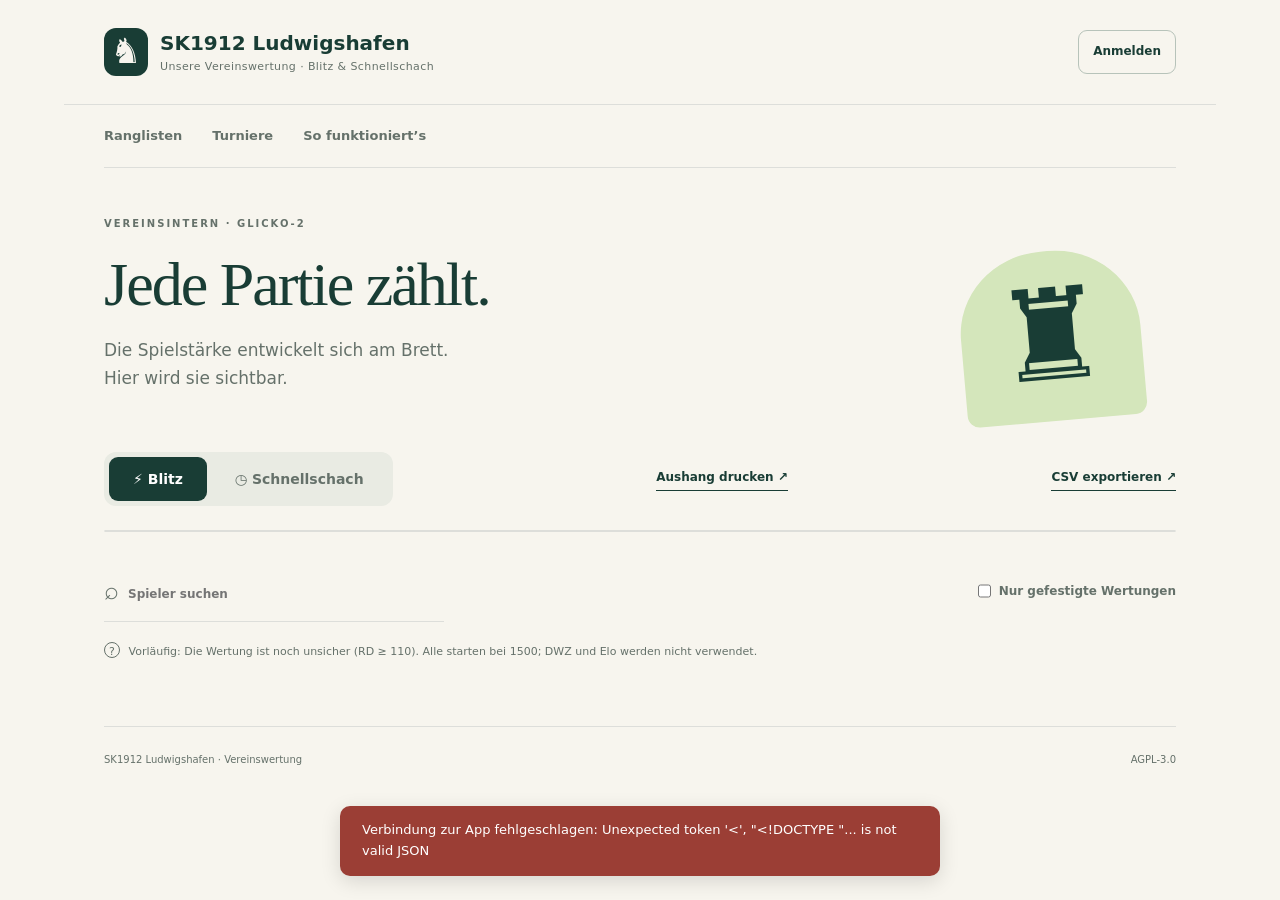
==== static/index.html @ b91ac795 "Add single-game submissions and direct director rating previews" ====
<!doctype html>
<html lang="de">
<head>
  <meta charset="utf-8">
  <meta name="viewport" content="width=device-width, initial-scale=1, viewport-fit=cover">
  <meta name="theme-color" content="#193d35">
  <meta name="description" content="Die vereinsinterne Glicko-2-Rangliste für Blitz und Schnellschach.">
  <title>SK1912 Ludwigshafen · Vereinswertung</title>
  <link rel="icon" href="/static/icon.svg" type="image/svg+xml">
  <link rel="manifest" href="/static/manifest.webmanifest">
  <link rel="stylesheet" href="/static/style.css?v=1.19">
  <script src="/static/app.js?v=1.19" defer></script>
<link rel="apple-touch-icon" href="/static/icon-192.png"><meta name="apple-mobile-web-app-capable" content="yes"><meta name="apple-mobile-web-app-title" content="SK1912 Wertung"><script src="/static/pwa.js?v=1.19" defer></script></head>
<body>
  <a class="skip-link" href="#main">Zum Inhalt</a>
  <header class="header">
    <a class="brand" href="#rankings"><span class="brand-icon" aria-hidden="true">♞</span><span>SK1912 Ludwigshafen<small>Unsere Vereinswertung · Blitz & Schnellschach</small></span></a>
    <button id="login-button" class="button secondary small">Anmelden</button>
  </header>
  <div class="shell">
    <nav class="nav" aria-label="Hauptnavigation">
      <a href="#rankings" data-page="rankings">Ranglisten</a>
      <a href="#tournaments" data-page="tournaments">Turniere</a>
      <a href="#import" data-page="import" class="director-only" hidden>Importieren</a>
      <a href="#submissions" data-page="submissions" class="auth-only" hidden>Einreichen</a>
      <a href="#help" data-page="help">So funktioniert’s</a>
      <a href="#admin" data-page="admin" class="admin-only" hidden>Zugänge</a>
    </nav>
    <main id="main" tabindex="-1">
      <section id="page-rankings" class="page">
        <div class="eyebrow">VEREINSINTERN · GLICKO-2</div>
        <div class="page-heading"><div><h1>Jede Partie zählt.</h1><p class="lead">Die Spielstärke entwickelt sich am Brett.<br>Hier wird sie sichtbar.</p></div><span class="hero-piece" aria-hidden="true">♜</span></div>
        <div class="rank-controls"><div class="segments" role="group" aria-label="Wertungskategorie"><button data-category="blitz" class="selected" aria-pressed="true">⚡ Blitz</button><button data-category="rapid" aria-pressed="false">◷ Schnellschach</button></div><a class="text-link" href="/print" target="_blank" rel="noopener">Aushang drucken ↗</a><a id="csv-link" class="text-link" href="/api/export.csv?category=blitz">CSV exportieren ↗</a></div>
        <div id="rank-stats" class="stats"></div>
        <div class="list-toolbar"><label class="search-label"><span aria-hidden="true">⌕</span><input id="player-search" type="search" placeholder="Spieler suchen" aria-label="Spieler suchen"></label><label class="check-label"><input id="established-only" type="checkbox"> Nur gefestigte Wertungen</label></div>
        <div id="ranking-list" aria-live="polite"></div>
        <p class="footnote"><span class="question-dot">?</span> Vorläufig: Die Wertung ist noch unsicher (RD ≥ 110). Alle starten bei 1500; DWZ und Elo werden nicht verwendet.</p>
      </section>
      <section id="page-tournaments" class="page" hidden><div class="eyebrow">DIE PARTIEN DAHINTER</div><h1>Turniere</h1><p class="lead">Alle gewerteten Ergebnisse an einem Ort.</p><div id="tournament-list"></div></section>
      <section id="page-import" class="page" hidden>
        <div class="eyebrow">FÜR TURNIERLEITER</div><h1>Partien hinzufügen.</h1><p class="lead">TRF oder Lichess-Match laden. Zuordnung prüfen. Wertung speichern.</p>
        <div class="steps"><span class="current">1 · Datei</span><span>2 · Vorschau</span><span>3 · Speichern</span></div>
        <form id="upload-form" class="card upload-card"><label class="file-drop" for="trf-file"><span class="upload-icon" aria-hidden="true">↑</span><strong>TRF-Datei auswählen</strong><span>Export aus SWISS-CHESS · maximal 1 MB</span><input id="trf-file" type="file" accept=".trf,.txt" required></label><button class="button" type="submit">Datei prüfen →</button></form>
        <form id="import-form" class="card" hidden>
          <h2>Turnier & Spieler</h2><div class="form-grid"><label>Turniername<input id="import-name" maxlength="120" required></label><label>Kategorie<select id="import-category"><option value="blitz">Blitz</option><option value="rapid">Schnellschach</option></select></label><label>Turnierdatum<input id="import-date" type="date" required></label></div>
          <details class="round-dates"><summary>Rundendaten prüfen · für mehrtägige Turniere anpassen</summary><div id="round-dates" class="form-grid"></div></details>
          <p class="note">An einem Tag werden Partien rundenweise verarbeitet. Turniere derselben Kategorie am selben Tag bitte in tatsächlicher Reihenfolge importieren.</p>
          <div id="import-summary" class="info-strip"></div><h3>Spielerzuordnung</h3><p class="muted">Bekannte Namen bleiben zugeordnet. Neue Spieler starten in beiden Kategorien bei 1500. Ähnliche Namen bitte prüfen.</p><div id="assignments"></div><div id="import-warnings"></div><button class="button" type="submit">Wertungsänderungen berechnen →</button>
        </form>
        <div id="import-preview" class="card" hidden></div>
        <form id="lichess-match-form" class="card director-only" hidden><h2>Lichess-Match laden</h2><p>Beide Lichess-Namen und Spieltag eingeben, anschließend die zu wertenden Partien auswählen.</p><div class="form-grid"><label>Erster Lichess-Name<input id="lichess-first" required maxlength="30"></label><label>Zweiter Lichess-Name<input id="lichess-second" required maxlength="30"></label><label>Spieltag (deutsche Zeit)<input id="lichess-day" type="date" required></label></div><button class="button" type="submit">Gemeinsame Partien laden →</button></form>
        <form id="lichess-links-form" class="card director-only" hidden><h2>Lichess-Partien hinzufügen</h2><p>Bis zu 30 Partielinks, jeweils in einer neuen Zeile. Nur abgeschlossene Standard-Partien in Blitz oder Schnellschach.</p><label>Partielinks<textarea id="lichess-links" rows="5" maxlength="12000" placeholder="https://lichess.org/abcdefgh" required></textarea></label><button class="button" type="submit">Partien prüfen →</button></form>
        <form id="lichess-mapping-form" class="card" hidden><h2>Vereinsspieler zuordnen</h2><div id="lichess-games"></div><div id="lichess-assignments"></div><label class="check-label"><input id="lichess-consent" type="checkbox" required> Beide Spieler haben vor der jeweiligen Partie der Vereinswertung zugestimmt – für alle aufgeführten Partien.</label><p class="note">Lichess-Zahlen werden ignoriert. Der Zeitpunkt des letzten Zuges bestimmt die Einordnung; TRF-Partien verwenden weiterhin 12:00 UTC pro Rundentag. Jeder Link wird als einzelner Import gespeichert und kann zurückgenommen werden.</p><button class="button" type="submit">Gemeinsame Vorschau berechnen →</button></form><div id="lichess-preview" class="card" hidden></div>
      </section>
      <section id="page-submissions" class="page" hidden><div class="eyebrow">VEREINSPARTIEN</div><h1>Partien einreichen.</h1><p class="lead">Spieltag und beide Vereinsspieler auswählen und ihre Lichess-Namen zuordnen. Die Turnierleitung prüft und genehmigt die Wertung.</p>
        <form id="submission-form" class="card"><label>Einzelpartie per Lichess-Link (optional)<input id="submission-link" type="url" placeholder="https://lichess.org/…" maxlength="200" autocomplete="off"></label><p class="muted">Bei einem einzelnen Link: ersten Vereinsspieler Weiß, zweiten Schwarz zuordnen. Spieltag und Lichess-Namen werden aus der Partie gelesen. Ohne Link werden gemeinsame Partien des Spieltags geladen.</p><div class="form-grid"><label>Spieltag<input id="submission-day" type="date" required></label><label>Erster Vereinsspieler<select id="submission-first" required></select></label><label>Zweiter Vereinsspieler<select id="submission-second" required></select></label></div><div class="form-grid"><label>Lichess-Name des ersten Spielers<input id="submission-first-lichess" maxlength="30" placeholder="Lichess-Benutzername" autocomplete="off"></label><label>Lichess-Name des zweiten Spielers<input id="submission-second-lichess" maxlength="30" placeholder="Lichess-Benutzername" autocomplete="off"></label></div><label class="check-label"><input id="submission-consent" type="checkbox" required> Beide Spieler haben vor der Partie der Vereinswertung zugestimmt.</label><button id="submission-load" class="button" type="button">Gemeinsame Partien laden →</button><p id="submission-load-error" class="error" role="alert" hidden></p><div id="submission-selection" hidden><h2>Partien auswählen</h2><div id="submission-games"></div><button class="button" type="submit">Ausgewählte Partien zur Prüfung einreichen →</button><button id="submission-direct" class="button secondary director-only" type="button" hidden>Direkt werten · Vorschau →</button></div><div id="submission-direct-preview" hidden></div><p class="muted">Die Einreichung verändert keine Wertung. Lichess-Namen kannst du direkt hier zuordnen. Bei bereits hinterlegten Namen dürfen die Felder leer bleiben. Die Turnierleitung prüft die Zuordnung.</p></form>
        <div id="submission-list" aria-live="polite"></div>
        <form id="lichess-account-form" class="card director-only" hidden><h2>Lichess-Konto hinterlegen</h2><div class="form-grid"><label>Vereinsspieler<select id="account-player" required></select></label><label>Lichess-Name<input id="account-lichess-name" maxlength="30" required></label></div><button class="button">Zuordnung speichern</button></form>
      </section>
      <section id="page-help" class="page" hidden>
        <div class="eyebrow">TRANSPARENT & NACHVOLLZIEHBAR</div><h1>Eine Zahl, die mitlernt.</h1><p class="lead">Glicko-2 misst Spielstärke und weiß,<br>wie sicher diese Einschätzung ist.</p>
        <div class="help-grid"><article class="card"><span class="number">01</span><h2>Alle starten bei 1500.</h2><p>Blitz und Schnellschach haben getrennte Wertungen. DWZ, Elo und Lichess-Ratings haben keinen Einfluss. Nur eure Vereinspartien zählen.</p></article><article class="card"><span class="number">02</span><h2>Ergebnisse statt fixer Punkte.</h2><p>Gegnerstärke, Unsicherheit, Leistungsschwankungen und Figurenfarbe bestimmen die Änderung. Gewinn und Verlust müssen nicht gleich groß sein.</p></article><article class="card"><span class="number">03</span><h2>Jede Partie wird berechnet.</h2><p>Der Import erfolgt nach Turnierende. Die App verarbeitet die Runden nacheinander; beide Spieler einer Partie werden anhand ihrer vorherigen Werte aktualisiert.</p></article><article class="card"><span class="number">04</span><h2>Pausen erhöhen die Unsicherheit.</h2><p>Die Zahl bleibt erhalten. Die RD steigt mit der Zeit seit der letzten Partie dieser Kategorie. Nach einer Pause passt sich die Wertung schneller an.</p></article></div>
        <article class="card prose"><h2>Für Turnierleiter</h2><ol><li>In SWISS-CHESS das abgeschlossene Turnier als TRF exportieren.</li><li>Anmelden, Datei hochladen und Blitz oder Schnellschach wählen.</li><li>Turnierdatum, Spielerzuordnung und Ergebnisse prüfen.</li><li>Vorschau berechnen und den Import bestätigen.</li></ol><p>Freilose und kampflose Ergebnisse werden nicht gewertet. Doppelte Importe werden abgewiesen. Eigene Importe können zurückgenommen werden; spätere Wertungen werden dann automatisch neu berechnet.</p><h3>Wie nah ist das an Lichess?</h3><p>Die Berechnung ist aus festgelegten Lichess-Quellen übertragen: Startwerte 1500 / RD 500 / Volatilität 0,09, Zeitfaktor 0,21436 pro Tag, Farbberücksichtigung und Wertungsregulierung für Blitz und Schnellschach.</p><p>Eine TRF enthält keine Abschlusszeiten. Daher erhalten alle Partien eines Rundentags denselben rechnerischen Zeitpunkt (12:00 UTC). Die Rundenreihenfolge bleibt erhalten. Das ist eine dokumentierte Zeitannahme; reale Lichess-Zeitstempel können andere Ergebnisse liefern. Betrugsprüfung, Bot-Konten und Punkt-Erstattungen von Lichess sind kein Teil dieser Vereinsapp.</p><p>Eine Vereinswertung von 1800 entspricht nicht automatisch 1800 auf Lichess. Die Spielergruppen unterscheiden sich.</p><a class="text-link" href="https://github.com/mmotzer/vereinswertung" target="_blank" rel="noopener noreferrer">Quellcode</a></article>
      </section>
      <section id="page-admin" class="page" hidden>
        <div class="eyebrow">ADMINISTRATION</div><h1>Turnierleiter-Zugänge</h1><p class="lead">Persönliche Konten. Nachvollziehbare Importe.</p>
        <form id="user-form" class="card"><h2>Zugang anlegen</h2><div class="form-grid"><label>Benutzername<input name="username" minlength="3" maxlength="50" autocomplete="off" required></label><label>Startpasswort<input name="password" type="password" minlength="12" maxlength="200" autocomplete="new-password" required></label><label>Rolle<select name="role"><option value="member">Vereinsmitglied</option><option value="director">Turnierleiter</option><option value="admin">Administrator</option></select></label></div><button class="button">Zugang anlegen</button><p class="muted">Mindestens 12 Zeichen. Der Turnierleiter kann sein Passwort nach der Anmeldung ändern.</p></form>
        <div id="user-list" class="card"></div><div class="card"><h2>Vorbereitete Mitgliederkonten</h2><p>Jeder Übernahmecode gehört genau zu einem Vereinsspieler. Das Mitglied wählt bei der Übernahme selbst Benutzername und Passwort.</p><div id="club-member-list"></div></div><div class="card"><h2>Mitglied einladen</h2><p>Erstelle einen persönlichen Übernahmecode für den ausgewählten Spieler und gib ihn ausschließlich diesem Mitglied. Der Code ist einmalig nutzbar und sieben Tage gültig.</p><label>Vereinsspieler<select id="invitation-player" required></select></label><button id="create-invitation" class="button" type="button">Registrierungscode erzeugen</button><div id="invitation-result" hidden><label>Code zum Weitergeben<input id="invitation-code" readonly autocomplete="off"></label><p class="note" id="invitation-expiry"></p><p class="muted">Den Code jetzt kopieren. Er wird nach dem Neuladen nicht erneut angezeigt. Das Mitglied legt sein Passwort selbst auf der Anmeldeseite fest.</p></div></div><form id="request-email-form" class="card"><h2>Login-Anfragen per E-Mail</h2><label>Deine Empfängeradresse<input id="request-email" type="email" maxlength="254"></label><p class="muted">Diese Adresse erscheint im „Zugang anfragen“-Link auf der Anmeldeseite. Mitglieder öffnen damit ihr Mailprogramm; der Zugang wird anschließend von dir angelegt.</p><button class="button">Adresse speichern</button></form><div class="card"><h2>Datensicherung</h2><p>Automatische tägliche Sicherungen liegen im Datenordner des NAS. Zusätzlich kannst du eine aktuelle Sicherung herunterladen.</p><a class="button secondary" href="/api/backup">Datenbank sichern ↓</a></div><div class="card"><h2>Aktivitätsprotokoll</h2><div id="audit-list"></div></div>
      </section>
    </main>
    <footer><span>SK1912 Ludwigshafen · Vereinswertung</span><span>AGPL-3.0</span></footer>
  </div>
  <div id="toast" role="status" hidden></div>
  <dialog id="auth-dialog"><form id="auth-form"><button class="dialog-close" type="button" data-close="auth-dialog" aria-label="Schließen">×</button><div class="eyebrow" id="auth-eyebrow">TURNIERLEITER</div><h2 id="auth-title">Willkommen zurück.</h2><p id="auth-description" class="muted">Melde dich an, um ein Turnier zu importieren.</p><label id="setup-token-label" hidden>Einrichtungsschlüssel<input id="setup-token" type="password" autocomplete="off"></label><label>Benutzername<input id="auth-username" minlength="3" maxlength="50" autocomplete="username" required></label><label>Passwort<input id="auth-password" type="password" maxlength="200" autocomplete="current-password" required></label><p id="auth-error" class="error" role="alert" hidden></p><button id="auth-submit" class="button" type="submit">Anmelden →</button></form></dialog>
  <dialog id="detail-dialog"><button class="dialog-close" data-close="detail-dialog" aria-label="Schließen">×</button><div id="detail-content"></div><button class="button secondary" type="button" data-close="detail-dialog">Zurück zur Übersicht</button></dialog>
  <dialog id="account-dialog"><button class="dialog-close" data-close="account-dialog" aria-label="Schließen">×</button><h2>Dein Zugang</h2><p id="account-name"></p><form id="password-form"><label>Bisheriges Passwort<input name="old_password" type="password" autocomplete="current-password" maxlength="200" required></label><label>Neues Passwort<input name="password" type="password" minlength="12" maxlength="200" autocomplete="new-password" required></label><button class="button">Passwort ändern</button></form><hr><button id="logout-button" class="button secondary">Abmelden</button></dialog>
  <dialog id="undo-dialog"><button class="dialog-close" data-close="undo-dialog" aria-label="Schließen">×</button><h2>Import zurücknehmen?</h2><p>Alle späteren Wertungen werden ohne dieses Turnier neu berechnet. Die Originaldatei bleibt für die Nachvollziehbarkeit erhalten.</p><form id="undo-form"><label id="undo-label">Turniername zur Bestätigung<input id="undo-name" autocomplete="off" required></label><button class="button danger">Zurücknehmen & neu berechnen</button></form></dialog>
  <dialog id="reset-dialog"><button class="dialog-close" data-close="reset-dialog" aria-label="Schließen">×</button><h2>Passwort zurücksetzen</h2><p id="reset-name"></p><form id="reset-form"><label>Neues Startpasswort<input name="password" type="password" minlength="12" maxlength="200" autocomplete="new-password" required></label><button class="button">Passwort setzen</button></form></dialog>
<button id="pwa-install" class="button secondary small pwa-install" type="button" hidden>App installieren</button><dialog id="pwa-dialog" aria-labelledby="pwa-title"><h2 id="pwa-title">Auf dem Handy installieren</h2><p><strong>iPhone / iPad:</strong> Diese Seite in Safari öffnen, „Teilen“ antippen und „Zum Home-Bildschirm“ wählen.</p><p><strong>Android:</strong> Im Browsermenü „App installieren“ oder „Zum Startbildschirm hinzufügen“ wählen.</p><p>Danach öffnet sich die Vereinswertung wie eine App. Für Ranglisten und Importe brauchst du eine Internetverbindung.</p><button id="pwa-close" class="button" type="button">Verstanden</button></dialog></body>
</html>
---- static/style.css ----
:root{--bg:#f7f5ee;--paper:#fffefb;--ink:#193d35;--muted:#65716a;--line:#dddeda;--accent:#d4e6bb;--red:#9b3e35;--green:#28754c;--radius:16px}*{box-sizing:border-box}body{margin:0;background:var(--bg);color:var(--ink);font-family:Inter,"Segoe UI",system-ui,sans-serif;font-size:15px;line-height:1.6}button,input,select{font:inherit}a{color:inherit}button,a,input,select,summary{touch-action:manipulation}button{cursor:pointer}button:disabled{cursor:wait;opacity:.55}[hidden]{display:none!important}h1,h2,h3,p{margin-top:0}h1{font-family:Georgia,"Times New Roman",serif;font-size:clamp(36px,5.4vw,62px);font-weight:400;line-height:1.1;letter-spacing:-2px;margin-bottom:18px}h2{font-size:23px;line-height:1.3;font-weight:600;letter-spacing:-.6px}h3{font-size:17px}p{margin-bottom:18px}.header{max-width:1152px;margin:auto;display:flex;align-items:center;justify-content:space-between;padding:28px 40px;border-bottom:1px solid var(--line);gap:16px}.brand{text-decoration:none;display:flex;align-items:center;gap:12px;font-size:20px;font-weight:650;line-height:1.3}.brand small{display:block;color:var(--muted);font-size:11px;font-weight:400;letter-spacing:.4px;margin-top:4px}.brand-icon{width:44px;height:48px;background:var(--ink);color:var(--bg);display:grid;place-items:center;border-radius:12px;font-size:35px}.shell{max-width:1152px;margin:auto;padding:0 40px}.nav{display:flex;gap:30px;border-bottom:1px solid var(--line);margin-bottom:48px;overflow-x:auto;white-space:nowrap}.nav a{padding:21px 0 17px;text-decoration:none;color:var(--muted);font-size:13px;font-weight:600;border-bottom:3px solid transparent}.nav a.active{color:var(--ink);border-color:var(--ink)}.eyebrow{font-size:10px;letter-spacing:2px;font-weight:700;margin-bottom:18px;color:var(--muted)}.page-heading{display:flex;justify-content:space-between;align-items:center}.lead{font-size:17px;color:var(--muted);line-height:1.65;margin-bottom:30px}.hero-piece{font-size:126px;line-height:1;background:var(--accent);width:180px;height:170px;display:grid;place-items:center;border-radius:48% 48% 12px 12px;margin-right:35px;transform:rotate(-5deg)}.rank-controls{display:flex;justify-content:space-between;align-items:center;gap:16px;margin:30px 0 24px}.segments{display:flex;gap:4px;background:#e9ebe3;padding:5px;border-radius:12px}.segments button{border:0;background:transparent;padding:11px 24px;border-radius:9px;color:var(--muted);font-size:14px;font-weight:600}.segments button.selected{background:var(--ink);color:#fff}.text-link{font-size:12px;font-weight:600;text-decoration:none;border-bottom:1px solid currentColor;padding-bottom:3px}.stats{display:grid;grid-template-columns:repeat(3,1fr);margin-bottom:24px;border:1px solid var(--line);background:var(--paper);border-radius:var(--radius);overflow:hidden}.stat{padding:20px 28px;border-right:1px solid var(--line)}.stat:last-child{border:0}.stat strong{display:block;font-size:28px;font-weight:500;letter-spacing:-1px}.stat span{font-size:11px;color:var(--muted)}.list-toolbar{display:flex;align-items:center;justify-content:space-between;gap:15px;margin:28px 0 16px}.search-label{display:flex;align-items:center;gap:9px;max-width:340px;width:100%;border-bottom:1px solid var(--line);padding:5px 0}.search-label span{font-size:25px}.search-label input{border:0;background:transparent;border-radius:0;padding:6px 0;outline-offset:4px}.check-label{display:flex;align-items:center;gap:8px;font-size:12px;color:var(--muted);cursor:pointer}.check-label input{width:16px;height:16px;accent-color:var(--ink)}.rank-table{width:100%;border-collapse:collapse;background:var(--paper);border:1px solid var(--line);border-radius:var(--radius);overflow:hidden;font-variant-numeric:tabular-nums}.rank-table th{text-align:left;padding:15px 22px;font-size:10px;font-weight:500;letter-spacing:1px;text-transform:uppercase;color:var(--muted);background:#eeefe8}.rank-table td{padding:18px 22px;border-top:1px solid #eeeee7;font-size:14px}.rank-table th:nth-child(n+3),.rank-table td:nth-child(n+3){text-align:right}.rank-table .rank-num{width:50px;color:var(--muted)}.player-link{background:transparent;border:0;padding:0;text-align:left;color:var(--ink);font-weight:600;display:flex;align-items:center;gap:13px}.avatar{display:grid;place-items:center;width:34px;height:34px;border-radius:50%;background:#eaf0df;color:#36573f;font-size:10px;font-weight:700;flex-shrink:0}.rating-value{font-size:22px;font-weight:650;letter-spacing:-.5px}.question-mark{font-size:15px;color:var(--muted);padding-left:3px}.positive{color:var(--green)}.negative{color:var(--red)}.delta{font-size:12px;font-weight:600}.footnote{font-size:11px;color:var(--muted);margin:20px 0}.question-dot{display:inline-grid;place-items:center;border:1px solid var(--muted);width:16px;height:16px;border-radius:50%;margin-right:5px}.button{border:1px solid var(--ink);background:var(--ink);color:var(--paper);padding:12px 20px;border-radius:9px;font-size:13px;font-weight:600;display:inline-flex;align-items:center;justify-content:center;gap:8px;text-decoration:none;min-height:44px}.button.secondary{background:transparent;color:var(--ink);border-color:#b7c3ba}.button.small{font-size:12px;padding:8px 14px}.button.danger{background:var(--red);border-color:var(--red)}.card{background:var(--paper);border:1px solid var(--line);border-radius:var(--radius);padding:28px;margin-bottom:22px}.empty{border:1px dashed #b7c3ba;background:var(--paper);border-radius:var(--radius);text-align:center;padding:55px 24px}.empty-icon{font-size:44px}.empty h2{margin:12px 0 8px}.empty p{color:var(--muted);font-size:14px;max-width:450px;margin:0 auto 20px}.help-grid{display:grid;grid-template-columns:1fr 1fr;gap:18px}.help-grid .card{margin:0}.number{color:var(--green);font-size:12px;letter-spacing:1px;display:block;margin-bottom:24px}.help-grid p,.prose p,.prose li{font-size:14px;color:var(--muted)}.prose{margin-top:24px}.prose li{margin-bottom:10px}.prose ol{padding-left:22px}.tournament-card{display:flex;align-items:center;justify-content:space-between;gap:20px}.tournament-card h2{font-size:20px;margin-bottom:6px}.tournament-card p{margin:0;font-size:12px;color:var(--muted)}.badge{display:inline-block;background:#eaf0df;border-radius:5px;padding:3px 8px;font-size:10px;font-weight:650}.badge.cancelled{background:#f3ded5;color:var(--red)}.form-grid{display:grid;grid-template-columns:repeat(3,1fr);gap:16px;margin-bottom:20px}label{display:block;font-size:12px;font-weight:550;color:var(--muted)}input,select{display:block;width:100%;border:1px solid #cbd1c9;background:var(--paper);border-radius:8px;padding:11px 12px;color:var(--ink);margin-top:7px;min-height:44px}input[type=checkbox]{display:inline-block;width:auto;min-height:0;margin:0}input:focus-visible,select:focus-visible,button:focus-visible,a:focus-visible,summary:focus-visible{outline:3px solid #99b873;outline-offset:3px}.file-drop{display:flex;flex-direction:column;align-items:center;gap:9px;border:1px dashed #a9bca4;background:#f0f4e9;border-radius:12px;padding:36px 20px;cursor:pointer;text-align:center;margin-bottom:20px}.file-drop strong{font-size:20px;color:var(--ink)}.file-drop span{font-size:12px}.file-drop .upload-icon{font-size:30px;width:50px;height:50px;border:1px solid #b4c4a6;border-radius:50%}.file-drop input{max-width:380px;background:var(--paper);font-size:12px}.steps{display:flex;gap:24px;color:#889184;font-size:12px;margin:25px 0}.steps .current{color:var(--ink);font-weight:700}.muted{color:var(--muted);font-size:13px}.note{padding:12px 16px;background:#f0f4e9;border-radius:8px;font-size:12px;color:#52634d}.info-strip{border-top:1px solid var(--line);border-bottom:1px solid var(--line);padding:15px 0;margin:20px 0;color:var(--muted);font-size:13px}.round-dates{margin-bottom:18px}.round-dates summary{font-size:12px;cursor:pointer;margin-bottom:16px}.assignment{display:grid;grid-template-columns:1fr 1fr;gap:15px;align-items:center;padding:12px 0;border-top:1px solid #eee}.assignment strong{font-size:13px;color:var(--ink)}.assignment small{display:block;font-size:11px;color:var(--muted);font-weight:400}.assignment select{margin:0;font-size:12px}.error{color:var(--red);background:#fff0e9;padding:12px;border-radius:8px;font-size:13px}.success{color:var(--green);background:#edf5e8;padding:12px;border-radius:8px}dialog{border:1px solid var(--line);background:var(--paper);color:var(--ink);border-radius:18px;width:calc(100% - 32px);max-width:460px;padding:36px;max-height:90vh;overflow:auto;box-shadow:0 20px 100px #10281c40}dialog::backdrop{background:#142d2866;backdrop-filter:blur(3px)}dialog label{margin-bottom:17px}dialog .button{margin-top:6px}dialog h2{margin:0 0 16px}.dialog-close{position:absolute;right:13px;top:10px;background:transparent;border:0;color:var(--muted);font-size:26px;width:36px;height:36px}#detail-dialog{max-width:780px}.detail-table{width:100%;border-collapse:collapse;font-size:12px}.detail-table td,.detail-table th{padding:11px 8px;text-align:left;border-bottom:1px solid var(--line)}.detail-table th{font-size:10px;color:var(--muted);font-weight:500}.table-scroll{overflow-x:auto}.chart{width:100%;height:auto;max-height:170px;background:#f0f4e9;border-radius:10px;margin-bottom:16px}.chart-line{fill:none;stroke:var(--green);stroke-width:2.5}.profile-ratings{display:grid;grid-template-columns:1fr 1fr;gap:15px;margin:20px 0}.profile-ratings .card{padding:16px;margin:0}.profile-ratings strong{font-size:28px;display:block}.user-row{display:flex;justify-content:space-between;align-items:center;gap:16px;border-top:1px solid var(--line);padding:14px 0}.user-row small{display:block;color:var(--muted);font-size:11px}.user-actions{display:flex;gap:8px}.user-actions button{font-size:11px;padding:7px 10px}.audit-item{font-size:11px;border-top:1px solid var(--line);padding:9px 0;color:var(--muted)}#toast{position:fixed;bottom:24px;left:50%;transform:translateX(-50%);max-width:min(600px,calc(100% - 30px));padding:14px 22px;background:var(--ink);color:white;border-radius:10px;box-shadow:0 5px 20px #0002;z-index:100;font-size:13px}#toast.error-toast{background:var(--red)}footer{display:flex;justify-content:space-between;gap:20px;border-top:1px solid var(--line);margin-top:65px;padding:25px 0 35px;font-size:10px;color:var(--muted)}footer a{text-decoration:none}.skip-link{position:fixed;top:-100px;background:white;padding:10px;z-index:200}.skip-link:focus{top:0}hr{border:0;border-top:1px solid var(--line);margin:25px 0}.loading{padding:30px;color:var(--muted);font-size:13px}
@media(max-width:700px){.header{padding:20px}.shell{padding:0 20px}.brand{font-size:17px}.brand small{font-size:10px}.brand-icon{width:38px;height:42px;font-size:30px}.nav{gap:24px;margin-bottom:30px}.nav a{padding-top:17px;font-size:12px}.hero-piece{width:100px;height:104px;font-size:77px;margin-right:4px;border-radius:45% 45% 8px 8px}.page-heading{gap:10px}h1{letter-spacing:-1.4px}.lead{font-size:14px;margin-bottom:18px}.eyebrow{font-size:9px;letter-spacing:1.7px}.rank-controls{flex-wrap:wrap;margin-top:23px}.segments{width:100%}.segments button{flex:1;padding:10px 12px}.rank-controls .text-link{margin-left:auto}.stats{margin-top:20px}.stat{padding:13px 12px}.stat strong{font-size:23px}.stat span{font-size:9px}.list-toolbar{align-items:flex-start;flex-direction:column;gap:12px}.search-label{max-width:none}.check-label{font-size:11px}.rank-table th{padding:11px 10px;font-size:9px;letter-spacing:.3px}.rank-table td{padding:14px 10px;font-size:12px}.rank-table .rank-num{width:24px;padding-right:0}.player-link{gap:8px;font-size:12px}.avatar{width:27px;height:27px;font-size:9px}.rating-value{font-size:19px}.games-col{display:none}.delta{font-size:10px}.help-grid{grid-template-columns:1fr}.card{padding:21px}.form-grid{grid-template-columns:1fr}.tournament-card{align-items:flex-start}.tournament-card h2{font-size:18px}.tournament-card .button{padding:8px 11px;font-size:11px}.assignment{grid-template-columns:1fr;gap:6px}.user-row{align-items:flex-start;flex-direction:column}.user-actions{width:100%;flex-wrap:wrap}dialog{padding:30px 22px}.detail-table td{padding:10px 5px}.steps{gap:17px;font-size:11px}.file-drop{padding:25px 12px}footer{flex-direction:column;gap:8px;margin-top:40px}.footnote{font-size:10px}}
@media(prefers-reduced-motion:reduce){*{scroll-behavior:auto!important}}
textarea{font:inherit;width:100%;padding:12px;border:1px solid var(--line);border-radius:8px;background:var(--paper);color:var(--ink);resize:vertical}#lichess-games .check-label{display:flex;align-items:flex-start;margin-bottom:12px}#lichess-assignments label{margin-bottom:16px}

/* Smartphone layout and installed-app safe areas. */
html{scroll-padding-top:20px}body{min-height:100dvh}main,.card,.form-grid>*,.assignment>*{min-width:0}input,select,textarea{max-width:100%}textarea:focus-visible{outline:3px solid #99b873;outline-offset:3px}.brand-icon{flex-shrink:0}.brand>span:last-child{min-width:0}.button{min-height:44px}.auth-screen{display:flex;flex-direction:column;align-items:center;padding:calc(28px + env(safe-area-inset-top)) 20px calc(24px + env(safe-area-inset-bottom))}.auth-screen>main{width:100%;max-width:480px;margin:auto}.auth-screen .card{margin:0}.auth-screen label{margin-bottom:18px}.auth-screen .button{width:100%}.pwa-install{display:block;margin:16px auto 28px}#pwa-dialog p{font-size:14px}.tournament-card>div{min-width:0}.tournament-card h2,.user-row strong,.audit-item{overflow-wrap:anywhere}#lichess-games .check-label{padding:12px;border:1px solid var(--line);border-radius:8px;color:var(--ink);font-size:13px}#lichess-games input{flex:0 0 20px;width:20px;height:20px;margin-top:3px}#lichess-mapping-form>.check-label{align-items:flex-start;padding:12px 0;line-height:1.6}#lichess-consent{flex-shrink:0;margin-top:3px}
@media(max-width:700px){
 body:not(.auth-screen){padding-bottom:env(safe-area-inset-bottom)}.header{padding:calc(16px + env(safe-area-inset-top)) max(16px,env(safe-area-inset-right)) 16px max(16px,env(safe-area-inset-left));gap:10px}.shell{padding:24px max(16px,env(safe-area-inset-right)) 0 max(16px,env(safe-area-inset-left))}.brand{font-size:16px;gap:9px}.brand small{font-size:10px;letter-spacing:0}.header .button{max-width:95px;overflow:hidden;text-overflow:ellipsis;white-space:nowrap;padding:10px}.nav{position:sticky;z-index:20;top:0;display:flex;flex-wrap:wrap;gap:4px;margin:0 0 24px;padding:8px 0;background:var(--bg);border-top:0;border-bottom:1px solid var(--line);white-space:normal;overflow:visible}.nav a{display:flex;align-items:center;justify-content:center;text-align:center;flex:1 1 30%;min-height:48px;padding:10px 8px;border-bottom:3px solid transparent;font-size:13px;line-height:1.4;border-radius:6px 6px 0 0}.nav a.active{border-color:var(--ink);background:#edf2e7}.hero-piece{display:none}.page-heading{display:block}h1{font-size:40px;overflow-wrap:anywhere}.rank-controls{gap:12px}.rank-controls .text-link{margin:0;min-height:44px;display:flex;align-items:center}.stats{grid-template-columns:repeat(3,minmax(0,1fr))}.stat{padding:12px 9px}.stat span{display:block;font-size:10px;line-height:1.4}.rank-table{table-layout:fixed}.rank-table th:nth-child(1){width:8%}.rank-table th:nth-child(3){width:21%}.rank-table th:nth-child(5){width:18%}.rank-table th,.rank-table td{padding:12px 6px}.player-link{width:100%;text-align:left;white-space:normal;overflow-wrap:anywhere}.player-link>span:last-child{min-width:0}.avatar{flex-shrink:0}.rating-value{font-size:18px}.question-mark{font-size:10px}.check-label{min-height:44px;font-size:13px}.card{padding:20px 16px}.card .button{white-space:normal}.form-grid input,.form-grid select,input,select,textarea{font-size:16px}.assignment select{font-size:16px}.form-grid{gap:16px}.tournament-card{flex-direction:column;gap:16px}.tournament-card .button{font-size:14px;min-height:44px}.upload-card .button,#import-form>.button,#lichess-match-form>.button,#lichess-links-form>.button,#lichess-mapping-form>.button,#lichess-preview>.button{width:100%}.file-drop input{font-size:14px;width:100%}.table-scroll{max-width:100%;overscroll-behavior-x:contain}.table-scroll .detail-table{min-width:350px}.detail-table th,.detail-table td{overflow-wrap:anywhere}dialog{padding:30px 18px 22px;width:calc(100% - 24px);max-height:calc(100dvh - 32px - env(safe-area-inset-top) - env(safe-area-inset-bottom));margin:auto}.dialog-close{width:44px;height:44px;top:5px;right:5px}.profile-ratings{gap:10px}.profile-ratings .card{padding:12px}.profile-ratings strong{font-size:24px}.user-actions button{font-size:13px;min-height:44px}.steps{flex-wrap:wrap}#toast{bottom:calc(24px + env(safe-area-inset-bottom));width:calc(100% - 32px);font-size:14px}.auth-screen #toast{bottom:24px}.pwa-install{margin:16px auto 24px}.auth-screen{padding-left:16px;padding-right:16px}.auth-screen h1{font-size:38px}
}
@media(max-width:380px){.brand{font-size:14px}.brand small{font-size:9px}.rank-table .avatar{display:none}.rank-table th{font-size:8px}.rank-table th:nth-child(3){width:23%}.rank-table th:nth-child(5){width:18%}.player-link{font-size:12px}.stat strong{font-size:22px}.nav a{font-size:13px}}

.member-registration{border-top:1px solid var(--line);margin-top:24px;padding-top:18px}.member-registration summary{cursor:pointer;min-height:44px;font-size:14px;font-weight:600}.member-registration form{margin-top:16px}.member-registration p{font-size:13px}#submission-form>.check-label{align-items:flex-start;margin-bottom:20px}#submission-form>.check-label input{flex-shrink:0;margin-top:3px}

/* Compact phone hierarchy, generous touch targets and readable player names. */
.mobile-player-games{display:none}
@media(max-width:700px){
 html{scroll-padding-top:140px}
 .header{padding-top:calc(12px + env(safe-area-inset-top));padding-bottom:12px}
 .brand-icon{width:36px;height:40px;font-size:28px}.brand{font-size:15px}.brand small{font-size:10px;line-height:1.4}
 .shell{padding-top:8px}.nav{margin-bottom:20px;padding:6px 0;gap:4px;top:env(safe-area-inset-top)}
 .nav a{font-size:13px;padding:8px 6px;min-height:48px;flex-basis:30%;line-height:1.3}
 h1{font-size:34px;line-height:1.15;margin-bottom:12px}.eyebrow{margin-bottom:10px}.lead{font-size:14px;line-height:1.6;margin-bottom:18px}
 .rank-controls{margin:18px 0 16px;gap:8px}.segments button{min-height:48px;font-size:15px}.rank-controls .text-link{font-size:12px;padding:8px 0}
 .stats{margin:0 0 18px}.stat{padding:12px 10px}.stat strong{font-size:25px}.stat span{font-size:11px}
 .list-toolbar{margin:18px 0 12px;gap:8px}.search-label{border:1px solid var(--line);border-radius:10px;padding:0 12px;background:var(--paper)}.search-label input{margin:0;min-height:48px;font-size:16px}
 .rank-table th{font-size:10px;padding:12px 6px}.rank-table td{padding:14px 6px}.rank-table th:nth-child(1){width:7%}.rank-table th:nth-child(3){width:23%}.rank-table th:nth-child(5){width:18%}
 .player-link{min-height:48px;font-size:14px;gap:8px}.player-name{display:block;line-height:1.4}.mobile-player-games{display:block;font-size:11px;font-weight:400;color:var(--muted);margin-top:3px}.rating-value{font-size:21px}.delta{font-size:12px}
 .card{padding:20px 16px;margin-bottom:16px}.card h2{font-size:20px}.form-grid{gap:18px}label{font-size:13px}input,select,textarea{min-height:48px}.button{min-height:48px;font-size:14px}.check-label input{min-height:0}
 #submission-form>.check-label{padding:14px 12px;border:1px solid var(--line);border-radius:10px;background:#f0f4e9;gap:12px;font-size:14px;line-height:1.5}
 #submission-load,#submission-selection>.button{width:100%}#submission-selection{margin-top:20px;scroll-margin-top:140px}
 #submission-games .check-label,#lichess-games .check-label{display:flex;align-items:flex-start;gap:12px;padding:16px 12px;border:1px solid var(--line);border-radius:10px;background:var(--paper);font-size:14px;line-height:1.55;margin:0 0 10px}
 #submission-games input,#lichess-games input{flex:0 0 22px;width:22px;height:22px;min-height:0;margin-top:1px;accent-color:var(--ink)}
 .tournament-card{gap:14px}.tournament-card .button{width:100%;font-size:14px}.tournament-card p{font-size:13px}.badge{font-size:11px}
 .user-actions .button{flex:1}.user-row small{font-size:12px}.footnote{font-size:12px;line-height:1.6}
 dialog{border-radius:16px;padding:48px 16px 20px;overscroll-behavior:contain}.dialog-close{position:sticky;float:right;top:0;margin:-42px -8px 0 0;background:var(--paper);z-index:2}
 .detail-table{font-size:13px}.detail-table th{font-size:11px}.detail-table td{padding:12px 7px}.table-scroll{border:1px solid var(--line);border-radius:10px;margin-bottom:16px}.table-scroll .detail-table{min-width:0;table-layout:fixed}.detail-table th{overflow-wrap:anywhere}
 footer{margin-top:32px;padding-bottom:24px}.auth-screen h1{font-size:34px}
}
@media(max-width:360px){.brand small{max-width:180px}.header .button{max-width:68px;padding:8px}.rank-table th:nth-child(3){width:25%}.player-link{font-size:13px}.rating-value{font-size:19px}.stat{padding:10px 8px}.stat span{font-size:10px}}

@media(max-width:700px){.nav[data-items="4"] a{flex-basis:45%}}

@media(max-width:700px){#page-rankings>.eyebrow,#page-rankings .page-heading .lead{display:none}#page-rankings h1{font-size:30px;margin-bottom:10px}.rank-controls{margin-top:12px}}

.mobile-history{display:none}
@media(max-width:700px){.profile-history-table{display:none}.mobile-history{display:grid;gap:12px}.history-card{display:grid;grid-template-columns:minmax(0,1fr) auto;gap:12px;padding:16px;border:1px solid var(--line);border-radius:12px}.history-card strong{display:block;font-size:15px;overflow-wrap:anywhere}.history-card small{display:block;font-size:12px;color:var(--muted);margin-top:4px}.history-score{text-align:right;font-variant-numeric:tabular-nums}.history-score>span:first-child{font-size:12px;color:var(--muted)}.history-score strong{font-size:20px}.history-card p{grid-column:1/-1;font-size:12px;color:var(--muted);margin:0;border-top:1px solid var(--line);padding-top:8px;overflow-wrap:anywhere}}
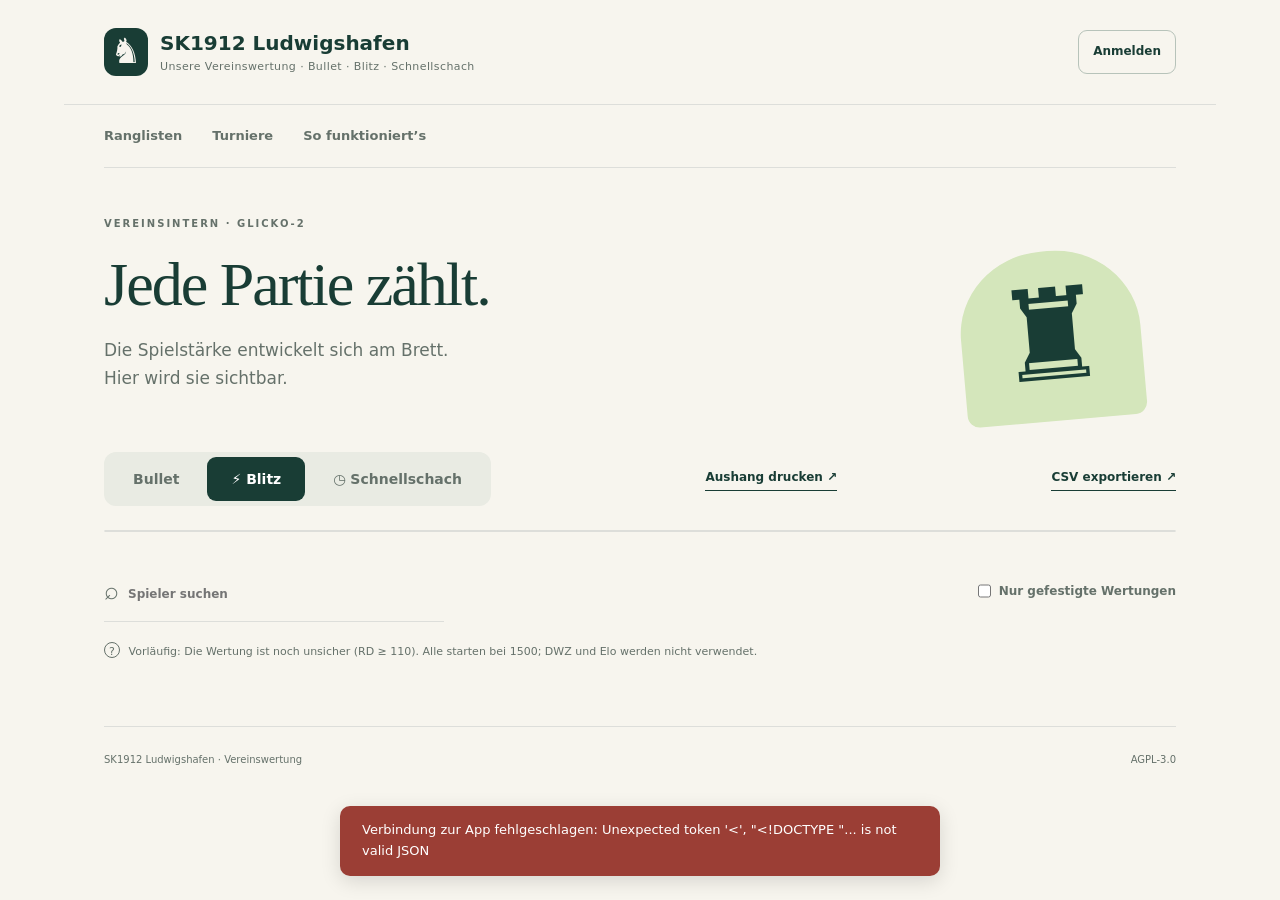
==== commit 9fd57618: "Add Bullet ratings, imports, print exports and progression" ====
--- a/static/index.html
+++ b/static/index.html
@@ -4,21 +4,22 @@
   <meta charset="utf-8">
   <meta name="viewport" content="width=device-width, initial-scale=1, viewport-fit=cover">
   <meta name="theme-color" content="#193d35">
-  <meta name="description" content="Die vereinsinterne Glicko-2-Rangliste für Blitz und Schnellschach.">
+  <meta name="description" content="Die vereinsinterne Glicko-2-Rangliste für Bullet, Blitz und Schnellschach.">
   <title>SK1912 Ludwigshafen · Vereinswertung</title>
   <link rel="icon" href="/static/icon.svg" type="image/svg+xml">
   <link rel="manifest" href="/static/manifest.webmanifest">
-  <link rel="stylesheet" href="/static/style.css?v=1.19">
-  <script src="/static/app.js?v=1.19" defer></script>
-<link rel="apple-touch-icon" href="/static/icon-192.png"><meta name="apple-mobile-web-app-capable" content="yes"><meta name="apple-mobile-web-app-title" content="SK1912 Wertung"><script src="/static/pwa.js?v=1.19" defer></script></head>
+  <link rel="stylesheet" href="/static/style.css?v=1.21">
+  <script src="/static/app.js?v=1.21" defer></script>
+<link rel="apple-touch-icon" href="/static/icon-192.png"><meta name="apple-mobile-web-app-capable" content="yes"><meta name="apple-mobile-web-app-title" content="SK1912 Wertung"><script src="/static/pwa.js?v=1.21" defer></script></head>
 <body>
   <a class="skip-link" href="#main">Zum Inhalt</a>
   <header class="header">
-    <a class="brand" href="#rankings"><span class="brand-icon" aria-hidden="true">♞</span><span>SK1912 Ludwigshafen<small>Unsere Vereinswertung · Blitz & Schnellschach</small></span></a>
+    <a class="brand" href="#rankings"><span class="brand-icon" aria-hidden="true">♞</span><span>SK1912 Ludwigshafen<small>Unsere Vereinswertung · Bullet · Blitz · Schnellschach</small></span></a>
     <button id="login-button" class="button secondary small">Anmelden</button>
   </header>
   <div class="shell">
     <nav class="nav" aria-label="Hauptnavigation">
+      <a href="#progress" data-page="progress" class="auth-only" hidden>Mein Weg</a>
       <a href="#rankings" data-page="rankings">Ranglisten</a>
       <a href="#tournaments" data-page="tournaments">Turniere</a>
       <a href="#import" data-page="import" class="director-only" hidden>Importieren</a>
@@ -27,10 +28,23 @@
       <a href="#admin" data-page="admin" class="admin-only" hidden>Zugänge</a>
     </nav>
     <main id="main" tabindex="-1">
+      <section id="page-progress" class="page" hidden>
+        <div class="eyebrow">DEIN SCHACH IM VEREIN</div><h1>Schritt für Schritt.</h1>
+        <p class="lead">Spielen, begegnen, dabei sein. Dein Level zeigt deine Aktivität – deine Schachwertung bleibt davon unabhängig.</p>
+        <label class="check-label"><input id="hide-progress" type="checkbox"> Persönliche Levelanzeige auf diesem Gerät ausblenden</label>
+        <div id="progress-content" aria-live="polite"></div>
+        <div id="community-progress" class="card"></div>
+        <details class="card"><summary>So sammelst du Erfahrungspunkte</summary>
+          <p>Sieg, Remis und Niederlage zählen gleich viel. Nur genehmigte, aktive Wertungspartien zählen. Bullet, Blitz und Schnellschach teilen sich ein Vereinslevel.</p>
+          <ul><li>Partien: je 50 EP für die ersten fünf pro Tag, danach je 10 EP für zehn weitere. Weitere Partien zählen für Abzeichen.</li><li>Vereinsbrett: 150 EP pro Spieltag mit einer gewerteten TRF-Partie. Mehrere Turniere am selben Tag geben einen Teilnahmebonus.</li><li>Regelmäßigkeit: 100 EP für den ersten Spieltag jeder Kalenderwoche.</li><li>Begegnungen: 50 EP pro unterschiedlichem Gegner im Monat, für höchstens zehn Gegner.</li></ul>
+          <p>Je 1.000 EP erreichst du ein neues Level. Zehn Level bilden eine Etappe. Es gibt keine Obergrenze und keinen Verfall bei Pausen. Vorhandene Partien zählen rückwirkend. Zurückgenommene Importe werden aus dem Fortschritt entfernt. Maßgeblich ist das Partiedatum in der Zeitzone Europe/Berlin.</p>
+          <p>Deine Level und Abzeichen sind nur in deiner persönlichen Ansicht sichtbar. Es gibt keine EP-Rangliste. Vereinsbrett-Boni setzen voraus, dass TRF-Importe tatsächlich Veranstaltungen vor Ort abbilden.</p>
+        </details>
+      </section>
       <section id="page-rankings" class="page">
         <div class="eyebrow">VEREINSINTERN · GLICKO-2</div>
         <div class="page-heading"><div><h1>Jede Partie zählt.</h1><p class="lead">Die Spielstärke entwickelt sich am Brett.<br>Hier wird sie sichtbar.</p></div><span class="hero-piece" aria-hidden="true">♜</span></div>
-        <div class="rank-controls"><div class="segments" role="group" aria-label="Wertungskategorie"><button data-category="blitz" class="selected" aria-pressed="true">⚡ Blitz</button><button data-category="rapid" aria-pressed="false">◷ Schnellschach</button></div><a class="text-link" href="/print" target="_blank" rel="noopener">Aushang drucken ↗</a><a id="csv-link" class="text-link" href="/api/export.csv?category=blitz">CSV exportieren ↗</a></div>
+        <div class="rank-controls"><div class="segments" role="group" aria-label="Wertungskategorie"><button data-category="bullet" aria-pressed="false">Bullet</button><button data-category="blitz" class="selected" aria-pressed="true">⚡ Blitz</button><button data-category="rapid" aria-pressed="false">◷ Schnellschach</button></div><a class="text-link" href="/print" target="_blank" rel="noopener">Aushang drucken ↗</a><a id="csv-link" class="text-link" href="/api/export.csv?category=blitz">CSV exportieren ↗</a></div>
         <div id="rank-stats" class="stats"></div>
         <div class="list-toolbar"><label class="search-label"><span aria-hidden="true">⌕</span><input id="player-search" type="search" placeholder="Spieler suchen" aria-label="Spieler suchen"></label><label class="check-label"><input id="established-only" type="checkbox"> Nur gefestigte Wertungen</label></div>
         <div id="ranking-list" aria-live="polite"></div>
@@ -42,14 +56,14 @@
         <div class="steps"><span class="current">1 · Datei</span><span>2 · Vorschau</span><span>3 · Speichern</span></div>
         <form id="upload-form" class="card upload-card"><label class="file-drop" for="trf-file"><span class="upload-icon" aria-hidden="true">↑</span><strong>TRF-Datei auswählen</strong><span>Export aus SWISS-CHESS · maximal 1 MB</span><input id="trf-file" type="file" accept=".trf,.txt" required></label><button class="button" type="submit">Datei prüfen →</button></form>
         <form id="import-form" class="card" hidden>
-          <h2>Turnier & Spieler</h2><div class="form-grid"><label>Turniername<input id="import-name" maxlength="120" required></label><label>Kategorie<select id="import-category"><option value="blitz">Blitz</option><option value="rapid">Schnellschach</option></select></label><label>Turnierdatum<input id="import-date" type="date" required></label></div>
+          <h2>Turnier & Spieler</h2><div class="form-grid"><label>Turniername<input id="import-name" maxlength="120" required></label><label>Kategorie<select id="import-category"><option value="bullet">Bullet</option><option value="blitz">Blitz</option><option value="rapid">Schnellschach</option></select></label><label>Turnierdatum<input id="import-date" type="date" required></label></div>
           <details class="round-dates"><summary>Rundendaten prüfen · für mehrtägige Turniere anpassen</summary><div id="round-dates" class="form-grid"></div></details>
           <p class="note">An einem Tag werden Partien rundenweise verarbeitet. Turniere derselben Kategorie am selben Tag bitte in tatsächlicher Reihenfolge importieren.</p>
-          <div id="import-summary" class="info-strip"></div><h3>Spielerzuordnung</h3><p class="muted">Bekannte Namen bleiben zugeordnet. Neue Spieler starten in beiden Kategorien bei 1500. Ähnliche Namen bitte prüfen.</p><div id="assignments"></div><div id="import-warnings"></div><button class="button" type="submit">Wertungsänderungen berechnen →</button>
+          <div id="import-summary" class="info-strip"></div><h3>Spielerzuordnung</h3><p class="muted">Bekannte Namen bleiben zugeordnet. Neue Spieler starten in allen drei Kategorien bei 1500. Ähnliche Namen bitte prüfen.</p><div id="assignments"></div><div id="import-warnings"></div><button class="button" type="submit">Wertungsänderungen berechnen →</button>
         </form>
         <div id="import-preview" class="card" hidden></div>
         <form id="lichess-match-form" class="card director-only" hidden><h2>Lichess-Match laden</h2><p>Beide Lichess-Namen und Spieltag eingeben, anschließend die zu wertenden Partien auswählen.</p><div class="form-grid"><label>Erster Lichess-Name<input id="lichess-first" required maxlength="30"></label><label>Zweiter Lichess-Name<input id="lichess-second" required maxlength="30"></label><label>Spieltag (deutsche Zeit)<input id="lichess-day" type="date" required></label></div><button class="button" type="submit">Gemeinsame Partien laden →</button></form>
-        <form id="lichess-links-form" class="card director-only" hidden><h2>Lichess-Partien hinzufügen</h2><p>Bis zu 30 Partielinks, jeweils in einer neuen Zeile. Nur abgeschlossene Standard-Partien in Blitz oder Schnellschach.</p><label>Partielinks<textarea id="lichess-links" rows="5" maxlength="12000" placeholder="https://lichess.org/abcdefgh" required></textarea></label><button class="button" type="submit">Partien prüfen →</button></form>
+        <form id="lichess-links-form" class="card director-only" hidden><h2>Lichess-Partien hinzufügen</h2><p>Bis zu 30 Partielinks, jeweils in einer neuen Zeile. Nur abgeschlossene Standard-Partien in Bullet, Blitz oder Schnellschach.</p><label>Partielinks<textarea id="lichess-links" rows="5" maxlength="12000" placeholder="https://lichess.org/abcdefgh" required></textarea></label><button class="button" type="submit">Partien prüfen →</button></form>
         <form id="lichess-mapping-form" class="card" hidden><h2>Vereinsspieler zuordnen</h2><div id="lichess-games"></div><div id="lichess-assignments"></div><label class="check-label"><input id="lichess-consent" type="checkbox" required> Beide Spieler haben vor der jeweiligen Partie der Vereinswertung zugestimmt – für alle aufgeführten Partien.</label><p class="note">Lichess-Zahlen werden ignoriert. Der Zeitpunkt des letzten Zuges bestimmt die Einordnung; TRF-Partien verwenden weiterhin 12:00 UTC pro Rundentag. Jeder Link wird als einzelner Import gespeichert und kann zurückgenommen werden.</p><button class="button" type="submit">Gemeinsame Vorschau berechnen →</button></form><div id="lichess-preview" class="card" hidden></div>
       </section>
       <section id="page-submissions" class="page" hidden><div class="eyebrow">VEREINSPARTIEN</div><h1>Partien einreichen.</h1><p class="lead">Spieltag und beide Vereinsspieler auswählen und ihre Lichess-Namen zuordnen. Die Turnierleitung prüft und genehmigt die Wertung.</p>
@@ -59,8 +73,8 @@
       </section>
       <section id="page-help" class="page" hidden>
         <div class="eyebrow">TRANSPARENT & NACHVOLLZIEHBAR</div><h1>Eine Zahl, die mitlernt.</h1><p class="lead">Glicko-2 misst Spielstärke und weiß,<br>wie sicher diese Einschätzung ist.</p>
-        <div class="help-grid"><article class="card"><span class="number">01</span><h2>Alle starten bei 1500.</h2><p>Blitz und Schnellschach haben getrennte Wertungen. DWZ, Elo und Lichess-Ratings haben keinen Einfluss. Nur eure Vereinspartien zählen.</p></article><article class="card"><span class="number">02</span><h2>Ergebnisse statt fixer Punkte.</h2><p>Gegnerstärke, Unsicherheit, Leistungsschwankungen und Figurenfarbe bestimmen die Änderung. Gewinn und Verlust müssen nicht gleich groß sein.</p></article><article class="card"><span class="number">03</span><h2>Jede Partie wird berechnet.</h2><p>Der Import erfolgt nach Turnierende. Die App verarbeitet die Runden nacheinander; beide Spieler einer Partie werden anhand ihrer vorherigen Werte aktualisiert.</p></article><article class="card"><span class="number">04</span><h2>Pausen erhöhen die Unsicherheit.</h2><p>Die Zahl bleibt erhalten. Die RD steigt mit der Zeit seit der letzten Partie dieser Kategorie. Nach einer Pause passt sich die Wertung schneller an.</p></article></div>
-        <article class="card prose"><h2>Für Turnierleiter</h2><ol><li>In SWISS-CHESS das abgeschlossene Turnier als TRF exportieren.</li><li>Anmelden, Datei hochladen und Blitz oder Schnellschach wählen.</li><li>Turnierdatum, Spielerzuordnung und Ergebnisse prüfen.</li><li>Vorschau berechnen und den Import bestätigen.</li></ol><p>Freilose und kampflose Ergebnisse werden nicht gewertet. Doppelte Importe werden abgewiesen. Eigene Importe können zurückgenommen werden; spätere Wertungen werden dann automatisch neu berechnet.</p><h3>Wie nah ist das an Lichess?</h3><p>Die Berechnung ist aus festgelegten Lichess-Quellen übertragen: Startwerte 1500 / RD 500 / Volatilität 0,09, Zeitfaktor 0,21436 pro Tag, Farbberücksichtigung und Wertungsregulierung für Blitz und Schnellschach.</p><p>Eine TRF enthält keine Abschlusszeiten. Daher erhalten alle Partien eines Rundentags denselben rechnerischen Zeitpunkt (12:00 UTC). Die Rundenreihenfolge bleibt erhalten. Das ist eine dokumentierte Zeitannahme; reale Lichess-Zeitstempel können andere Ergebnisse liefern. Betrugsprüfung, Bot-Konten und Punkt-Erstattungen von Lichess sind kein Teil dieser Vereinsapp.</p><p>Eine Vereinswertung von 1800 entspricht nicht automatisch 1800 auf Lichess. Die Spielergruppen unterscheiden sich.</p><a class="text-link" href="https://github.com/mmotzer/vereinswertung" target="_blank" rel="noopener noreferrer">Quellcode</a></article>
+        <div class="help-grid"><article class="card"><span class="number">01</span><h2>Alle starten bei 1500.</h2><p>Bullet, Blitz und Schnellschach haben getrennte Wertungen. DWZ, Elo und Lichess-Ratings haben keinen Einfluss. Nur eure Vereinspartien zählen.</p></article><article class="card"><span class="number">02</span><h2>Ergebnisse statt fixer Punkte.</h2><p>Gegnerstärke, Unsicherheit, Leistungsschwankungen und Figurenfarbe bestimmen die Änderung. Gewinn und Verlust müssen nicht gleich groß sein.</p></article><article class="card"><span class="number">03</span><h2>Jede Partie wird berechnet.</h2><p>Der Import erfolgt nach Turnierende. Die App verarbeitet die Runden nacheinander; beide Spieler einer Partie werden anhand ihrer vorherigen Werte aktualisiert.</p></article><article class="card"><span class="number">04</span><h2>Pausen erhöhen die Unsicherheit.</h2><p>Die Zahl bleibt erhalten. Die RD steigt mit der Zeit seit der letzten Partie dieser Kategorie. Nach einer Pause passt sich die Wertung schneller an.</p></article></div>
+        <article class="card prose"><h2>Für Turnierleiter</h2><ol><li>In SWISS-CHESS das abgeschlossene Turnier als TRF exportieren.</li><li>Anmelden, Datei hochladen und Bullet, Blitz oder Schnellschach wählen.</li><li>Turnierdatum, Spielerzuordnung und Ergebnisse prüfen.</li><li>Vorschau berechnen und den Import bestätigen.</li></ol><p>Freilose und kampflose Ergebnisse werden nicht gewertet. Doppelte Importe werden abgewiesen. Eigene Importe können zurückgenommen werden; spätere Wertungen werden dann automatisch neu berechnet.</p><h3>Wie nah ist das an Lichess?</h3><p>Die Berechnung ist aus festgelegten Lichess-Quellen übertragen: Startwerte 1500 / RD 500 / Volatilität 0,09, Zeitfaktor 0,21436 pro Tag, Farbberücksichtigung und Wertungsregulierung für Bullet, Blitz und Schnellschach.</p><p>Eine TRF enthält keine Abschlusszeiten. Daher erhalten alle Partien eines Rundentags denselben rechnerischen Zeitpunkt (12:00 UTC). Die Rundenreihenfolge bleibt erhalten. Das ist eine dokumentierte Zeitannahme; reale Lichess-Zeitstempel können andere Ergebnisse liefern. Betrugsprüfung, Bot-Konten und Punkt-Erstattungen von Lichess sind kein Teil dieser Vereinsapp.</p><p>Eine Vereinswertung von 1800 entspricht nicht automatisch 1800 auf Lichess. Die Spielergruppen unterscheiden sich.</p><a class="text-link" href="https://github.com/mmotzer/vereinswertung" target="_blank" rel="noopener noreferrer">Quellcode</a></article>
       </section>
       <section id="page-admin" class="page" hidden>
         <div class="eyebrow">ADMINISTRATION</div><h1>Turnierleiter-Zugänge</h1><p class="lead">Persönliche Konten. Nachvollziehbare Importe.</p>
--- a/static/style.css
+++ b/static/style.css
@@ -45,3 +45,16 @@
 
 .mobile-history{display:none}
 @media(max-width:700px){.profile-history-table{display:none}.mobile-history{display:grid;gap:12px}.history-card{display:grid;grid-template-columns:minmax(0,1fr) auto;gap:12px;padding:16px;border:1px solid var(--line);border-radius:12px}.history-card strong{display:block;font-size:15px;overflow-wrap:anywhere}.history-card small{display:block;font-size:12px;color:var(--muted);margin-top:4px}.history-score{text-align:right;font-variant-numeric:tabular-nums}.history-score>span:first-child{font-size:12px;color:var(--muted)}.history-score strong{font-size:20px}.history-card p{grid-column:1/-1;font-size:12px;color:var(--muted);margin:0;border-top:1px solid var(--line);padding-top:8px;overflow-wrap:anywhere}}
+
+/* Personal progression stays private and uses the existing club palette. */
+.level-card progress, #page-progress progress{width:100%;height:16px;accent-color:var(--green,#193d35)}
+.badge-grid{display:grid;grid-template-columns:repeat(2,minmax(0,1fr));gap:16px;margin-bottom:24px}
+.badge-grid .card{margin:0;min-width:0}
+.badge-grid strong{font-size:1.8rem}
+.ep-breakdown>div,.ep-day{display:flex;justify-content:space-between;gap:12px;padding:12px 0;border-bottom:1px solid #ddd}
+.ep-breakdown dd{margin:0}
+.ep-day{flex-wrap:wrap}.ep-day small{flex-basis:100%}
+#page-progress details summary{cursor:pointer;min-height:48px;display:flex;align-items:center;font-weight:600}
+@media(max-width:700px){.badge-grid{grid-template-columns:1fr}.nav[data-items="5"] a{flex-basis:30%}}
+
+@media(max-width:700px){.segments{flex-wrap:wrap}.segments button{min-width:0;padding-inline:8px;font-size:13px}.profile-ratings{grid-template-columns:1fr}}
